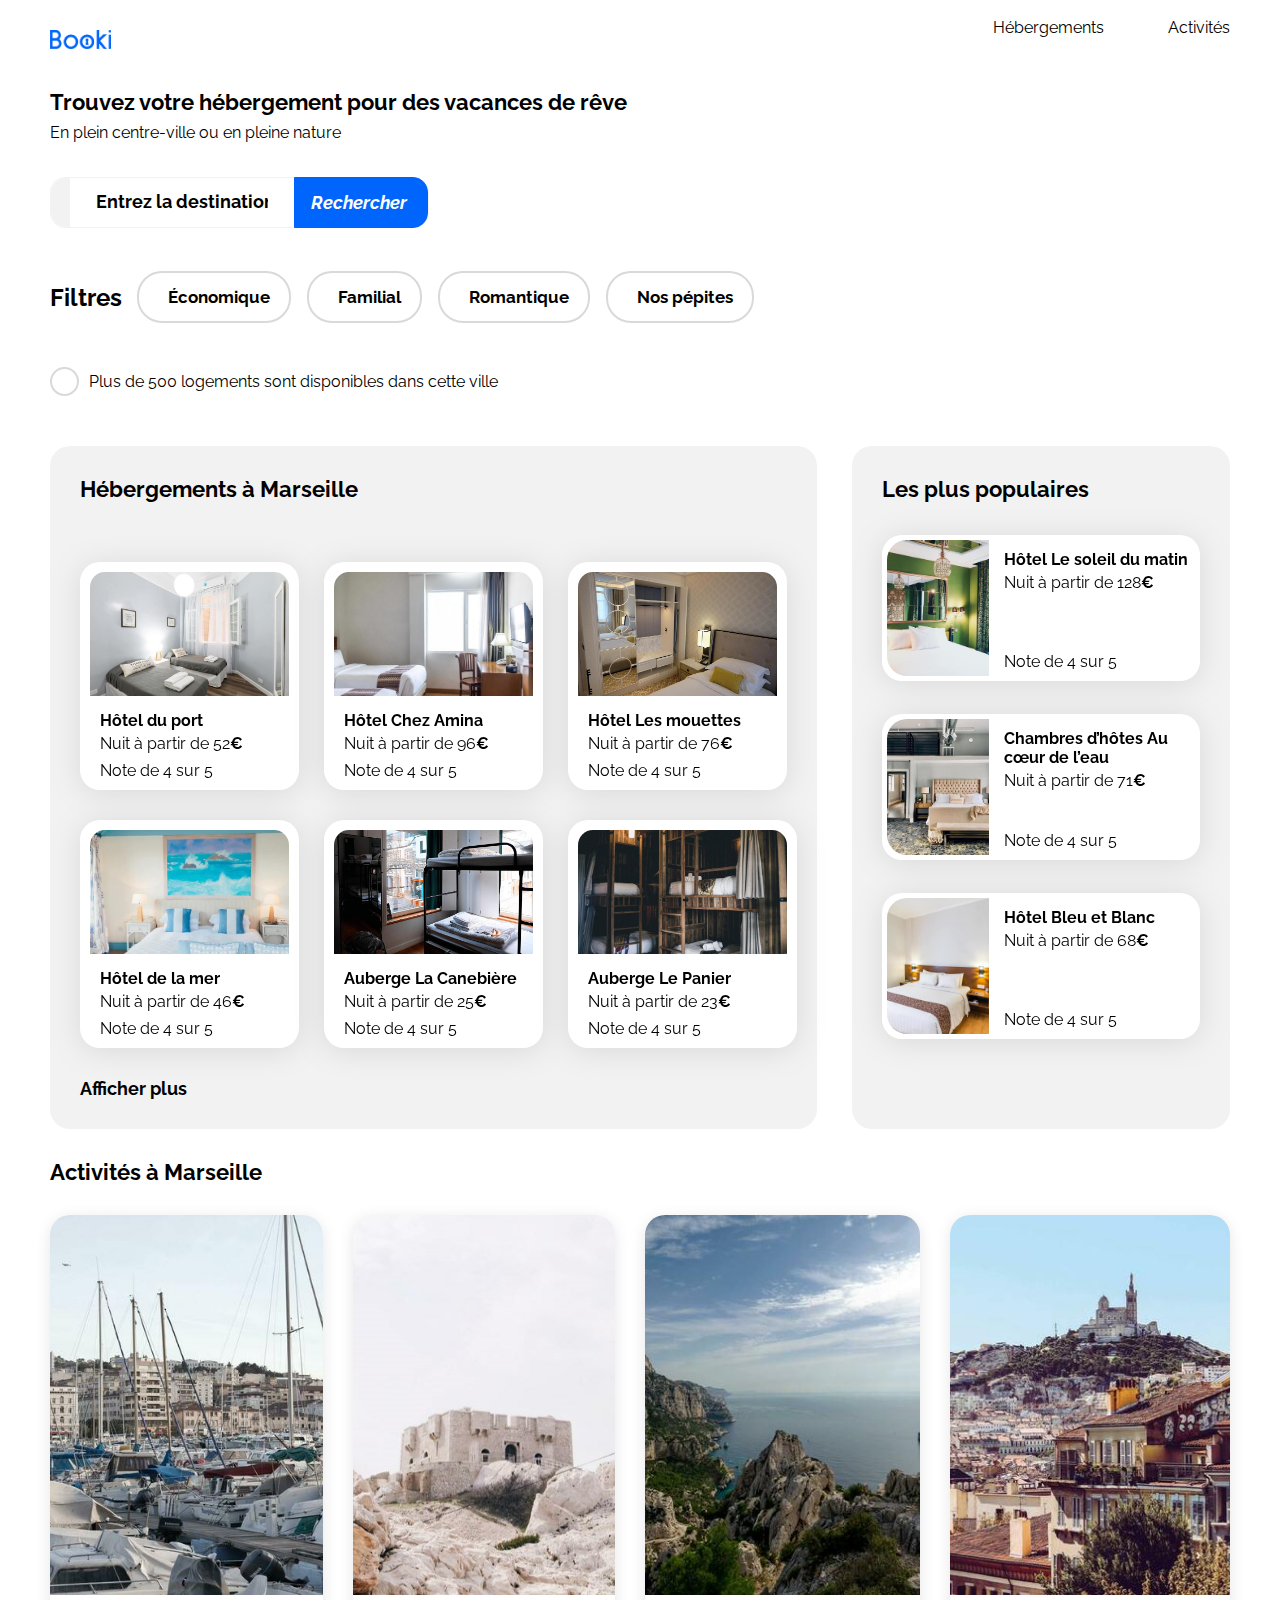
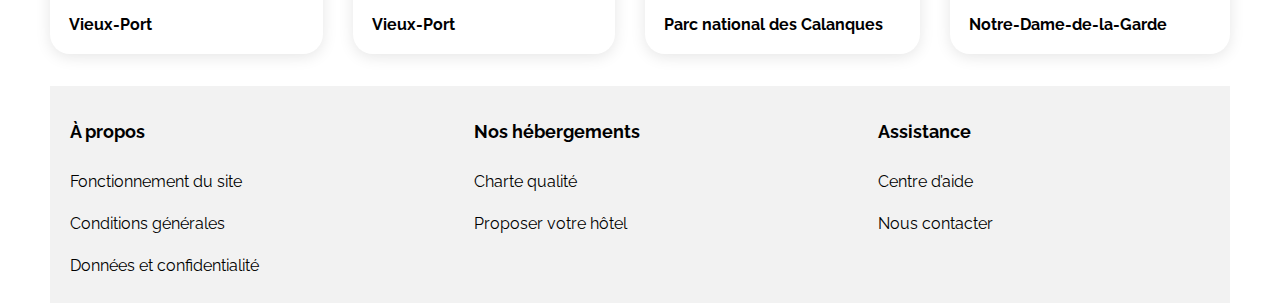
==== index.html @ 718a0a3c "Rename final-booki.html to index.html" ====
<!DOCTYPE html>
<html lang="fr">
  <head>
    <meta charset="UTF-8">
    <meta name="viewport" content="width=device-width, initial-scale=1.0">
    <title>Booki</title>
    <link
      rel="preconnect"
      href="https://fonts.googleapis.com">
    <link
      rel="preconnect"
      href="https://fonts.gstatic.com"
      crossorigin>
    <link
      href="https://fonts.googleapis.com/css2?family=Raleway:wght@400;500;700&display=swap"
      rel="stylesheet">
    <link
      rel="stylesheet"
      href="https://cdnjs.cloudflare.com/ajax/libs/font-awesome/6.2.1/css/all.min.css"
      integrity="sha512-MV7K8+y+gLIBoVD59lQIYicR65iaqukzvf/nwasF0nqhPay5w/9lJmVM2hMDcnK1OnMGCdVK+iQrJ7lzPJQd1w=="
      crossorigin="anonymous"
      referrerpolicy="no-referrer">
    <link rel="stylesheet" href="./fin-booki/css/index.css">
  </head>
  <body>
    <div class="main-container">
      <header id="intro" class="booki-homepage-header">
        <div id="logo-area" class="booki-homepage-logo-reservia button">
          <img
            alt="Bookilogo"
            src="fin-booki/images/logos/Booki@3x.png"
            loading="eager"
            class="booki-homepage-logo">
        </div>
        <nav class="menu-area">
          <a href="#hebergement" class="heb-button">Hébergements</a>
          <a href="#activites" class="act-button">Activités</a>
        </nav>
      </header>
      <main>
        <div class="search-and-filters">
          <section class="starter-title">
            <h2 class="section-title">
              Trouvez votre hébergement pour des vacances de rêve</h2>
            <h3 class="subtitle-search">
              En plein centre-ville ou en pleine nature</h3>
          </section>
          <div class="search-bar">
            <div class="location-pin">
              <i class="fa-solid fa-location-dot" style="color: #000000"></i></div>
            <form>
              <input type="text" placeholder="Entrez la destination...">
            </form>
            <button name="rechercher" class="search-button">
              <i
                class="fa-solid fa-magnifying-glass"
                style="color: #ffffff"></i>
              
              <i class="search-button-text">Rechercher</i>
            </button>
          </div>
          <section class="filter-bar">
            <h2 class="">Filtres</h2>
            <div class="filter-buttons">
              <div class="filter-button">
                <i
                  class="fa-solid fa-money-bill-wave"
                  style="color: #0065fc"
                ></i>
                <h3 class="filter-text">Économique</h3>
              </div>
              <div class="filter-button">
                <i class="fa-solid fa-person" style="color: #0065fc"></i>
                <h3 class="filter-text">Familial</h3>
              </div>
              <div class="filter-button">
                <i class="fa-solid fa-heart" style="color: #0065fc"></i>
                <h3 class="filter-text">Romantique</h3>
              </div>
              <div class="filter-button">
                <i class="fa-solid fa-fire" style="color: #0065fc"></i>
                <h3 class="filter-text">Nos pépites</h3>
              </div>
            </div>
          </section>
          <div class="info-bar">
            <div class="circle-icon">
              <i class="fa-solid fa-info" style="color: #0065fc"></i>
            </div>
            <a class="subtitle-search">
              Plus de 500 logements sont disponibles dans cette ville</a
            >
          </div>
        </div>
        <div class="hebergements-and-populaires">
          <section id="hebergement" class="hebergements">
            <div class="heb-title">
              <h2 class="section-title">Hébergements à Marseille</h2>
            </div>
            <div class="heb-cards">
              <a href="#">
                <article class="hebergement-card">
                  <img
                    src="./fin-booki/images/hebergements/fred-kleber.jpg"
                    alt="image de la chambre d'hotel montrant un lit et une fenetre">
                  <div class="heb-card-content">
                    <div class="card-txt">
                      <h3 class="card-title">Hôtel du port</h3>
                      <p class="card-subtitle">
                        Nuit à partir de 52<span class="euro">€</span>
                      </p>
                    </div>
                    <div class="card-rating">
                      <i class="fa-xs fa-solid fa-star" aria-hidden="true"></i>
                      <i class="fa-xs fa-solid fa-star" aria-hidden="true"></i>
                      <i class="fa-xs fa-solid fa-star" aria-hidden="true"></i>
                      <i class="fa-xs fa-solid fa-star" aria-hidden="true"></i>
                      <i
                        class="fa-xs fa-solid fa-star neutral-star"
                        aria-hidden="true"
                      ></i>
                      <span class="sr-only">Note de 4 sur 5</span>
                    </div>
                  </div>
                </article>
              </a>
              <a href="#">
                <article class="hebergement-card">
                  <img
                    src="./fin-booki/images/hebergements/febrian-zakaria.jpg"
                    alt="image de la chambre d'hotel montrant un lit et une fenetre">
                  <div class="heb-card-content">
                    <div class="card-txt">
                      <h3 class="card-title">Hôtel Chez Amina</h3>
                      <p class="card-subtitle">
                        Nuit à partir de 96<span class="euro">€</span>
                      </p>
                    </div>
                    <div class="card-rating">
                      <i class="fa-xs fa-solid fa-star" aria-hidden="true"></i>
                      <i class="fa-xs fa-solid fa-star" aria-hidden="true"></i>
                      <i class="fa-xs fa-solid fa-star" aria-hidden="true"></i>
                      <i class="fa-xs fa-solid fa-star" aria-hidden="true"></i>
                      <i
                        class="fa-xs fa-solid fa-star neutral-star"
                        aria-hidden="true"
                      ></i>
                      <span class="sr-only">Note de 4 sur 5</span>
                    </div>
                  </div>
                </article>
              </a>
              <a href="#">
                <article class="hebergement-card">
                  <img
                    src="./fin-booki/images/hebergements/reisetopia.jpg"
                    alt="image de la chambre d'hotel montrant un lit et une fenetre">
                  <div class="heb-card-content">
                    <div class="card-txt">
                      <h3 class="card-title">Hôtel Les mouettes</h3>
                      <p class="card-subtitle">
                        Nuit à partir de 76<span class="euro">€</span>
                      </p>
                    </div>
                    <div class="card-rating">
                      <i class="fa-xs fa-solid fa-star" aria-hidden="true"></i>
                      <i class="fa-xs fa-solid fa-star" aria-hidden="true"></i>
                      <i class="fa-xs fa-solid fa-star" aria-hidden="true"></i>
                      <i class="fa-xs fa-solid fa-star" aria-hidden="true"></i>
                      <i
                        class="fa-xs fa-solid fa-star neutral-star"
                        aria-hidden="true"
                      ></i>
                      <span class="sr-only">Note de 4 sur 5</span>
                    </div>
                  </div>
                </article>
              </a>
              <a href="#">
                <article class="hebergement-card">
                  <img
                    src="./fin-booki/images/hebergements/annie-spratt.jpg"
                    alt="image de la chambre d'hotel montrant un lit et une fenetre">
                  <div class="heb-card-content">
                    <div class="card-txt">
                      <h3 class="card-title">Hôtel de la mer</h3>
                      <p class="card-subtitle">
                        Nuit à partir de 46<span class="euro">€</span>
                      </p>
                    </div>
                    <div class="card-rating">
                      <i class="fa-xs fa-solid fa-star" aria-hidden="true"></i>
                      <i class="fa-xs fa-solid fa-star" aria-hidden="true"></i>
                      <i class="fa-xs fa-solid fa-star" aria-hidden="true"></i>
                      <i class="fa-xs fa-solid fa-star" aria-hidden="true"></i>
                      <i
                        class="fa-xs fa-solid fa-star neutral-star"
                        aria-hidden="true"
                      ></i>
                      <span class="sr-only">Note de 4 sur 5</span>
                    </div>
                  </div>
                </article>
              </a>
              <a href="#">
                <article class="hebergement-card">
                  <img
                    src="./fin-booki/images/hebergements/marcus-loke.jpg"
                    alt="image de la chambre d'hotel montrant un lit et une fenetre">
                  <div class="heb-card-content">
                    <div class="card-txt">
                      <h3 class="card-title">Auberge La Canebière</h3>
                      <p class="card-subtitle">
                        Nuit à partir de 25<span class="euro">€</span>
                      </p>
                    </div>
                    <div class="card-rating">
                      <i class="fa-xs fa-solid fa-star" aria-hidden="true"></i>
                      <i class="fa-xs fa-solid fa-star" aria-hidden="true"></i>
                      <i class="fa-xs fa-solid fa-star" aria-hidden="true"></i>
                      <i class="fa-xs fa-solid fa-star" aria-hidden="true"></i>
                      <i
                        class="fa-xs fa-solid fa-star neutral-star"
                        aria-hidden="true"
                      ></i>
                      <span class="sr-only">Note de 4 sur 5</span>
                    </div>
                  </div>
                </article>
              </a>
              <a href="#">
                <article class="hebergement-card">
                  <img
                    src="./fin-booki/images/hebergements/nicate-lee.jpg"
                    alt="image de la chambre d'hotel montrant un lit et une fenetre">
                  <div class="heb-card-content">
                    <div class="card-txt">
                      <h3 class="card-title">Auberge Le Panier</h3>
                      <p class="card-subtitle">
                        Nuit à partir de 23<span class="euro">€</span>
                      </p>
                    </div>
                    <div class="card-rating">
                      <i class="fa-xs fa-solid fa-star" aria-hidden="true"></i>
                      <i class="fa-xs fa-solid fa-star" aria-hidden="true"></i>
                      <i class="fa-xs fa-solid fa-star" aria-hidden="true"></i>
                      <i class="fa-xs fa-solid fa-star" aria-hidden="true"></i>
                      <i
                        class="fa-xs fa-solid fa-star neutral-star"
                        aria-hidden="true"
                      ></i>
                      <span class="sr-only">Note de 4 sur 5</span>
                    </div>
                  </div>
                </article>
              </a>
            </div>
            <a href="#" class="info-text"> Afficher plus </a>
          </section>
          <section class="populaires">
            <div class="populaires-title">
              <h2 class="section-title">Les plus populaires</h2>
              <i class="fa-solid fa-chart-line" aria-hidden="true"></i>
            </div>
            <div class="populaires-cards">
              <a href="#">
                <article class="card">
                  <img
                    src="./fin-booki/images/hebergements/emile-guillemot.jpg"
                    alt="Image de la chambre d'hôtel montrant un lit">
                  <div class="card-content">
                    <div class="card-txt">
                      <h3 class="card-title">Hôtel Le soleil du matin</h3>
                      <p class="card-subtitle">
                        Nuit à partir de 128<span class="euro">€</span>
                      </p>
                    </div>
                    <div class="card-rating">
                      <i class="fa-xs fa-solid fa-star" aria-hidden="true"></i>
                      <i class="fa-xs fa-solid fa-star" aria-hidden="true"></i>
                      <i class="fa-xs fa-solid fa-star" aria-hidden="true"></i>
                      <i class="fa-xs fa-solid fa-star" aria-hidden="true"></i>
                      <i
                        class="fa-xs fa-solid fa-star neutral-star"
                        aria-hidden="true"
                      ></i>
                      <span class="sr-only">Note de 4 sur 5</span>
                    </div>
                  </div>
                </article>
              </a>
              <a href="#">
                <article class="card">
                  <img
                    src="./fin-booki/images/hebergements/aw-creative.jpg"
                    alt="Image de la chambre d'hôtel montrant un lit">
                  <div class="card-content">
                    <div class="card-txt">
                      <h3 class="card-title">
                        Chambres d’hôtes Au cœur de l’eau
                      </h3>
                      <p class="card-subtitle">
                        Nuit à partir de 71<span class="euro">€</span>
                      </p>
                    </div>
                    <div class="card-rating">
                      <i class="fa-xs fa-solid fa-star" aria-hidden="true"></i>
                      <i class="fa-xs fa-solid fa-star" aria-hidden="true"></i>
                      <i class="fa-xs fa-solid fa-star" aria-hidden="true"></i>
                      <i class="fa-xs fa-solid fa-star" aria-hidden="true"></i>
                      <i
                        class="fa-xs fa-solid fa-star neutral-star"
                        aria-hidden="true"
                      ></i>
                      <span class="sr-only">Note de 4 sur 5</span>
                    </div>
                  </div>
                </article>
              </a>
              <a href="#">
                <article class="card">
                  <img
                    src="./fin-booki/images/hebergements/febrian-zakaria2.jpg"
                    alt="Image de la chambre d'hôtel montrant un lit">
                  <div class="card-content">
                    <div class="card-txt">
                      <h3 class="card-title">Hôtel Bleu et Blanc</h3>
                      <p class="card-subtitle">
                        Nuit à partir de 68<span class="euro">€</span>
                      </p>
                    </div>
                    <div class="card-rating">
                      <i class="fa-xs fa-solid fa-star" aria-hidden="true"></i>
                      <i class="fa-xs fa-solid fa-star" aria-hidden="true"></i>
                      <i class="fa-xs fa-solid fa-star" aria-hidden="true"></i>
                      <i class="fa-xs fa-solid fa-star" aria-hidden="true"></i>
                      <i
                        class="fa-xs fa-solid fa-star neutral-star"
                        aria-hidden="true"
                      ></i>
                      <span class="sr-only">Note de 4 sur 5</span>
                    </div>
                  </div>
                </article>
              </a>
            </div>
          </section>
        </div>
        <section class="activites-portion">
          <h2 id="activites" class="section-title">Activités à Marseille</h2>
          <div class="activites-choices">
            <a href="#">
              <article class="activites-card">
                <img
                  alt="picture of vieux-porte"
                  src="./fin-booki/images/activites/reno-laithienne.jpg">
                <div class="act-card-title">
                  <h3 class="card-title">Vieux-Port</h3>
                </div>
              </article>
            </a>
            <a href="#">
              <article class="activites-card">
                <img
                  alt="picture of vieux-porte"
                  src="./fin-booki/images/activites/paul-hermann.jpg">
                <div class="act-card-title">
                  <h3 class="card-title">Vieux-Port</h3>
                </div>
              </article>
            </a>
            <a href="#">
              <article class="activites-card">
                <img
                  alt="picture of parc nationale"
                  src="./fin-booki/images/activites/kilyan-sockalingum.jpg">
                <div class="act-card-title">
                  <h3 class="card-title">Parc national des Calanques</h3>
                </div>
              </article>
            </a>
            <a href="#">
              <article class="activites-card">
                <img
                  alt="picture of Notre-Dame-de-la-Garde"
                  src="./fin-booki/images/activites/florian-wehde.jpg">
                <div class="act-card-title">
                  <h3 class="card-title">Notre-Dame-de-la-Garde</h3>
                </div>
              </article>
            </a>
          </div>
        </section>
      </main>
      <footer class="footer-portion">
        <div class="option-set">
          <h2 class="info-text">À propos</h2>
          <a href="#">
            <h3 class="subtitle-assistance">Fonctionnement du site</h3></a
          >
          <a href="#">
            <h3 class="subtitle-assistance">Conditions générales</h3></a
          >
          <a href="#">
            <h3 class="subtitle-assistance">Données et confidentialité</h3></a
          >
        </div>
        <div class="option-set">
          <h2 class="info-text">Nos hébergements</h2>
          <a href="#"><h3 class="subtitle-assistance">Charte qualité</h3></a>
          <a href="#"
            ><h3 class="subtitle-assistance">Proposer votre hôtel</h3></a
          >
        </div>
        <div class="option-set">
          <h2 class="info-text">Assistance</h2>
          <a href="#"><h3 class="subtitle-assistance">Centre d’aide</h3></a>
          <a href="#"><h3 class="subtitle-assistance">Nous contacter</h3></a>
        </div>
      </footer>
    </div>
  </body>
</html>
---- fin-booki/css/index.css ----
/****** General ***********/
* {
  font-family: "Raleway", sans-serif;
}

:root {
  --main-color: #0065fc;
  --main-bg-color: #f2f2f2;
  --filter-bg-color: #deebff;
}

.fa-magnifying-glass {
  display: none;
}
.fa-solid {
  color: var(--main-color);
}
.circle-icon {
  width: 25px;
  height: 25px;
  border: 2px solid #d9d9d9;
  border-radius: 50%;
  display: flex;
  justify-content: center;
  align-items: center;
}

body {
  display: flex;
  justify-content: center;
  margin: 0;
}

.main-container {
  width: 100%;
  max-width: 1440px;
  padding: 0 50px;
  box-sizing: border-box;
}

a {
  color: inherit;
  text-decoration: none;
}
::placeholder {
  color: #000000;
  font-family: Raleway;
  font-size: 18px;
  font-weight: 700;
  line-height: 21px;
  letter-spacing: 0em;
  text-align: center;
}
.section-title {
  margin: 0;
  font-size: 22px;
}

.card {
  background-color: white;
  border-radius: 20px;
  padding: 5px;
  filter: drop-shadow(0px 3px 15px rgba(0, 0, 0, 0.1));
}

.card img {
  object-fit: cover;
}

.card-title {
  font-size: 16px;
}

.euro {
  font-weight: 700;
}

.neutral-star {
  color: var(--main-bg-color);
}
.info-text {
  color: #000000;
  height: auto;
  font-size: 18px;
  text-align: left;
  font-family: "Raleway";
  font-weight: 700;
  line-height: normal;
}
/******intro*********/
.booki-homepage-logo-reservia {
  display: flex;
  padding: 15px 0px;
  align-items: center;
}
.booki-homepage-header {
  height: 79px;
  display: flex;
  justify-content: space-between;
}

.booki-homepage-logo {
  width: 61px;
  height: 19px;
  align-items: flex-start;
  box-sizing: content-box;
}
.menu-area {
  gap: 4rem;
  display: flex;
  justify-content: space-around;
}
.heb-button,
.act-button {
  padding-top: 1rem;
  font-family: "Raleway", sans-serif;
  font-size: 16px;
  border-top: 2px solid transparent;
}

.act-button:hover,
.heb-button:hover {
  color: #0065fc;
  border-top: 2px solid #0065fc;
}

/********Search and filter********/
.subtitle-search {
  font-family: "Raleway", sans-serif;
  font-size: 16px;
  font-weight: normal;
  margin-top: 0px;
}
.search-and-filters {
  margin-top: 10px;
  gap: 35px;
  display: flex;
  position: relative;
  align-self: stretch;
  align-items: flex-start;
  flex-direction: column;
  margin-bottom: 50px;
}
.starter-title {
  gap: 8px;
  height: 53px;
  display: flex;
  align-self: stretch;
  align-items: flex-start;
  flex-shrink: 0;
  flex-direction: column;
}
.search-bar {
  gap: 24px;
  width: 377px;
  height: 49px;
  display: flex;
  z-index: 1;
  box-sizing: content-box;
  align-items: center;
  flex-shrink: 0;
  border-color: rgba(242, 242, 242, 1);
  border-style: solid;
  border-width: 1px;
  border-radius: 15px;
  background-color: white;
}
.search-bar .search-button {
  gap: 10px;
  width: 100px;
  height: 19px;
  display: flex;
  padding: 15px 16px;
  box-sizing: content-box;
  align-items: center;
  flex-shrink: 0;
  border-color: rgba(0, 100, 251, 1);
  border-style: solid;
  border-width: 1px;
  border-radius: 0 15px 15px 0;
  background-color: #0065fc;
}
.search-button-text {
  color: white;
  height: auto;
  font-size: 18px;
  font-style: Bold;
  text-align: center;
  font-family: Raleway;
  font-weight: 700;
  line-height: normal;
  font-stretch: normal;
  text-decoration: none;
}
.search-bar .location-pin {
  display: flex;
  justify-items: center;
  background-color: #f2f2f2;
  width: 50px;
  height: 49px;
  border-radius: 15px 0 0 15px;
  justify-content: center;
  align-items: center;
}
.search-bar input {
  border: none;
  background-color: white;
  font-family: "Raleway";
  color: black;
  font-weight: bold;
}
.filter-bar {
  gap: 15px;
  display: flex;
  z-index: 2;
  align-items: center;
}
.filter-bar .filter-buttons {
  display: flex;
  gap: 1rem;
}

.filter-bar .filter-button {
  gap: 10px;
  height: 40px;
  display: flex;
  padding: 4px 19px;
  transition: 0.3s;
  align-items: center;
  flex-shrink: 0;
  border-color: rgba(217, 217, 217, 1);
  border-style: solid;
  border-width: 2px;
  border-radius: 25px;
  background-color: #ffffff;
}
.filter-button:hover {
  background-color: #deebff;
}
.filter-bar .filter-text {
  font-family: Raleway;
  font-size: 17px;
  font-weight: 700;
  line-height: 20px;
  letter-spacing: 0em;
  text-align: left;
}
.info-bar {
  gap: 10px;
  display: flex;
  z-index: 3;
  align-self: stretch;
  align-items: center;
  flex-shrink: 0;
}
/****** Hebergements And Populaires ***********/
.hebergements-and-populaires {
  display: flex;
  justify-content: space-between;
}

.hebergements-and-populaires section {
  background-color: var(--main-bg-color);
  border-radius: 20px;
  padding: 30px;
  box-sizing: border-box;
}

/****** Hebergements ***********/
.hebergements {
  order: 1;
  width: 65%;
  gap: 30px;
  display: flex;
  align-self: stretch;
  align-items: flex-start;
  flex-direction: column;
  background-color: var(--dl-color-default-grey);
}
.heb-cards {
  display: flex;
  flex-direction: row;
  flex-wrap: wrap;
  justify-content: space-between;
}
.hebergement-card {
  display: flex;
  flex-direction: column;
  margin-top: 30px;
  width: 100%;
  background-color: white;
  border-radius: 20px;
  padding: 5px;
  filter: drop-shadow(0px 3px 15px rgba(0, 0, 0, 0.1));
}

.heb-cards a {
  width: 31%;
  display: flex;
}
.hebergement-card .card-title {
  margin-top: 10px;
  margin-bottom: 4px;
}

.hebergement-card .card-subtitle {
  margin: 0;
}
.hebergement-card .card-rating {
  margin-bottom: 5px;
}
.hebergement-card img {
  width: auto;
  height: 124px;
  align-self: stretch;
  object-fit: cover;
  border-color: rgba(255, 255, 255, 1);
  border-style: solid;
  border-width: 5px;
  border-radius: 20px 20px 0 0;
}
.heb-card-content {
  gap: 8px;
  display: flex;
  padding: 0 15px;
  align-self: stretch;
  align-items: flex-start;
  flex-direction: column;
}

/****** Populaires ***********/
.populaires {
  order: 2;
  width: 32%;
}

.populaires-title {
  display: flex;
  justify-content: space-between;
  align-items: center;
}

.populaires-cards .card {
  display: flex;
  margin-top: 33px;
}

.populaires-cards img {
  width: 33%;
  height: 136px;
  border-top-left-radius: 20px;
  border-bottom-left-radius: 20px;
}

.populaires-cards .card-content {
  width: 67%;
  padding-left: 15px;
  display: flex;
  flex-direction: column;
  justify-content: space-between;
  box-sizing: border-box;
}

.populaires-cards .card-title {
  margin-top: 10px;
  margin-bottom: 4px;
}

.populaires-cards .card-subtitle {
  margin: 0;
}

.populaires-cards .card-rating {
  margin-bottom: 5px;
}

/****Activites*******/
.activites-portion {
  margin-top: 30px;
  gap: 30px;
  display: flex;
  /* padding: 30px; */
  align-self: stretch;
  align-items: flex-start;
  flex-direction: column;
}
.activites-choices {
  gap: 30px;
  display: flex;
  align-self: stretch;
  align-items: flex-start;
  flex-shrink: 0;
}
.activites-card {
  width: 100%;
  display: flex;
  flex-grow: 1;
  box-shadow: 0px 3px 15px 0px rgba(0, 0, 0, 0.10000000149011612);
  align-items: center;
  flex-shrink: 0;
  border-radius: 20px;
  flex-direction: column;
  justify-content: flex-end;
}
.activites-card img {
  max-width: 100%;
  width: 100%;
  height: 380px;
  align-self: stretch;
  object-fit: cover;
  border-radius: 20px 20px 0 0;
}
.activites-card .act-card-title {
  display: flex;
  padding: 20px 19px;
  align-self: stretch;
}

.activites-card .act-card-title .card-title {
  margin: 0;
}
/*****Information etc*****/

footer {
  display: flex;
  gap: 2rem;
  background-color: #f2f2f2;
  margin-top: 2rem;
}

.option-set {
  padding: 1.25rem;
  display: flex;
  flex-direction: column;
  width: 33%;
}
.option-set .subtitle-assistance {
  font-size: 16px;
  font-weight: normal;
  color: rgba(0, 0, 0, 1);
  height: 10px;
  text-align: left;
  line-height: 18.78px;
  background-color: transparent;
}

/****** Media queries ***********/
/* Medium devices (tablets, less/equal than 1024px) */
@media (max-width: 1024px) {
  .hebergements-and-populaires {
    flex-direction: column;
  }

  .hebergements {
    width: 100%;
  }

  .populaires {
    width: 100%;
    margin-top: 50px;
  }

  .populaires-cards {
    display: flex;
    flex-direction: row;
    justify-content: space-between;
  }

  .populaires-cards a {
    width: 30%;
  }

  .populaires-cards .card-title {
    font-size: 14px;
  }

  .populaires-cards .card-subtitle {
    font-size: 13px;
  }

  .filter-bar {
    flex-direction: column;
    align-items: start;
  }

  .activites-card img {
    height: 200px;
  }

  .act-card-title {
    display: flex;
    padding: 0 20px !important;
    height: 70px;
    justify-content: center;
    align-items: center;
  }
}

/* Small devices (phones, less than 768px) */
@media (max-width: 767.98px) {
  .main-container {
    padding: 0;
  }

  .booki-homepage-header {
    flex-direction: column;
    align-items: center;
    justify-content: center;
    height: auto;
  }

  .menu-area {
    width: 100%;
    gap: 0;
  }

  nav .heb-button,
  nav .act-button {
    width: 100%;
    text-align: center;
    padding: 1rem 0;
    border-bottom: 2px solid #f2f2f2;
    border-top: none;
  }

  .act-button:hover,
  .heb-button:hover {
    color: #0065fc;
    border-bottom: 2px solid #0065fc;
    border-top: none;
  }

  .search-and-filters {
    padding: 0 20px;
  }

  .search-bar .search-button {
    width: 5%;
  }

  .search-bar {
    margin-top: 20px;
    width: auto;
  }

  .search-button a {
    display: none;
  }

  .filter-buttons {
    flex-wrap: wrap;
  }

  .filter-button {
    width: 33%;
  }

  .fa-magnifying-glass {
    display: block;
  }


  .populaires-cards {
    display: flex;
    flex-direction: column;
    justify-content: space-between;
  }
  .populaires-cards a {
    width: 100%;
  }
  .populaires {
    margin-top: 10px;
    margin-bottom: 20px;
    width: 100%;
    order: 1;
  }
  .hebergements {
    background-color: white !important;
    order: 2;
    width: 100%;
  }

  .heb-cards {
    display: flex;
    flex-direction: column;
    width: 100%;
    justify-content: space-between;
  }

  .heb-cards a {
    width: 100%;
  }
  .activites-portion {
    padding: 20px;
  }
  .activites-choices {
    display: flex;
    flex-direction: column;
    justify-content: space-between;
  }

  .activites-choices a {
    width: 100%;
  }

  .activites-choices .act-card-title {
    align-self: start;
  }

  footer {
    flex-direction: column;
    gap: 1rem;
    padding: 2rem;
  }

  footer .option-set {
    width: 100%;
    padding: 0;
    margin: 0;
    gap: 1rem;
  }

  footer a {
    padding-bottom: 1rem;
  }

  footer h3 {
    margin: 0;
  }
}
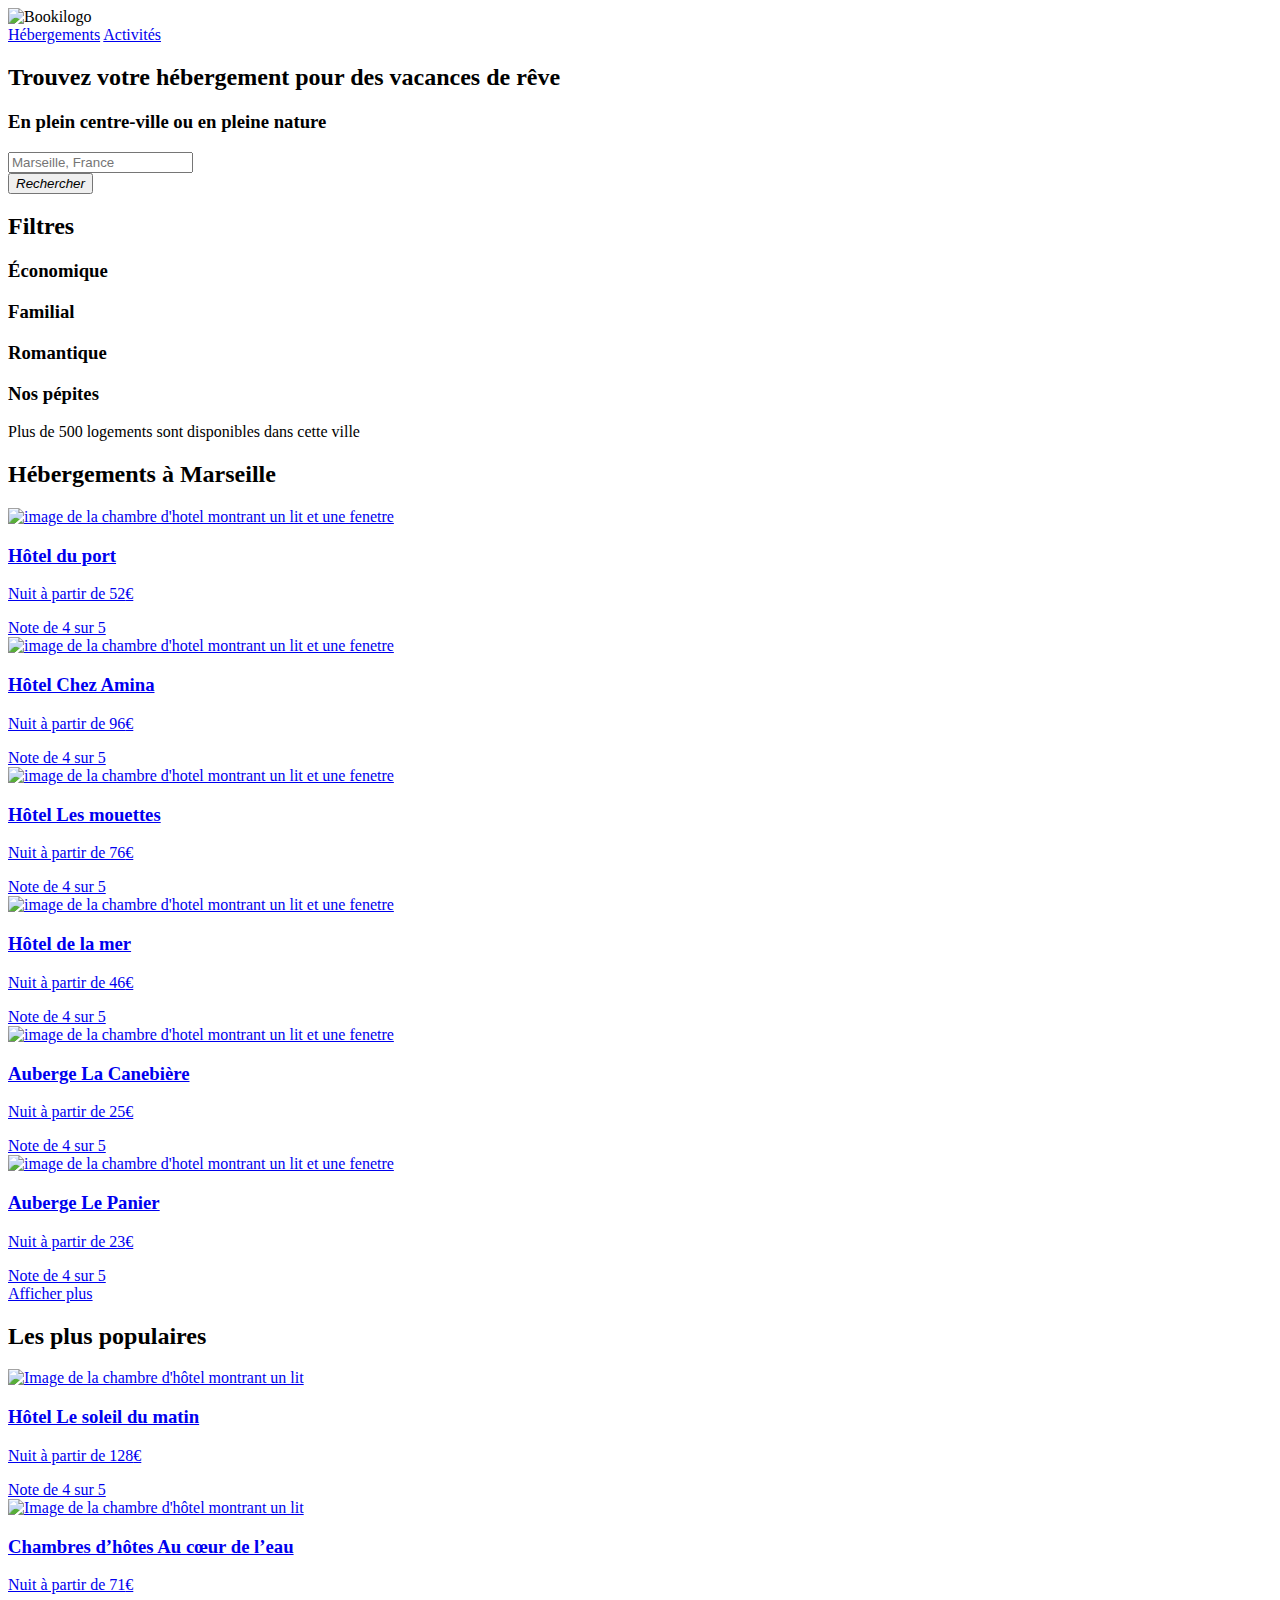
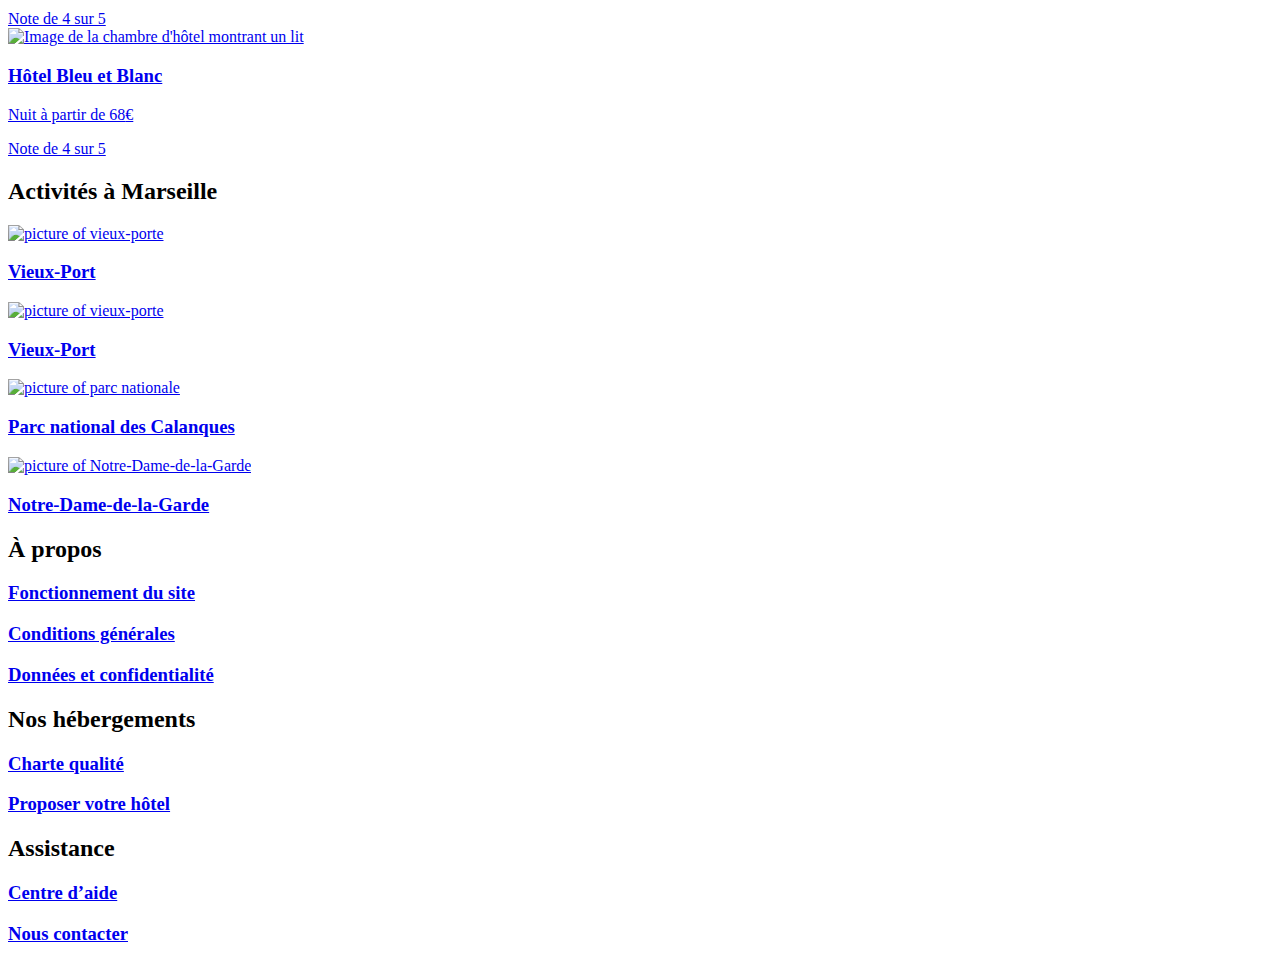
==== commit f4f66e4a: "=" ====
--- a/index.html
+++ b/index.html
@@ -1,4 +1,3 @@
-
 <!DOCTYPE html>
 <html lang="fr">
   <head>
@@ -50,7 +49,7 @@
             <div class="location-pin">
               <i class="fa-solid fa-location-dot" style="color: #000000"></i></div>
             <form>
-              <input type="text" placeholder="Entrez la destination...">
+              <input type="text" placeholder="Marseille, France">
             </form>
             <button name="rechercher" class="search-button">
               <i
@@ -421,4 +420,4 @@
       </footer>
     </div>
   </body>
-</html>
+</html>